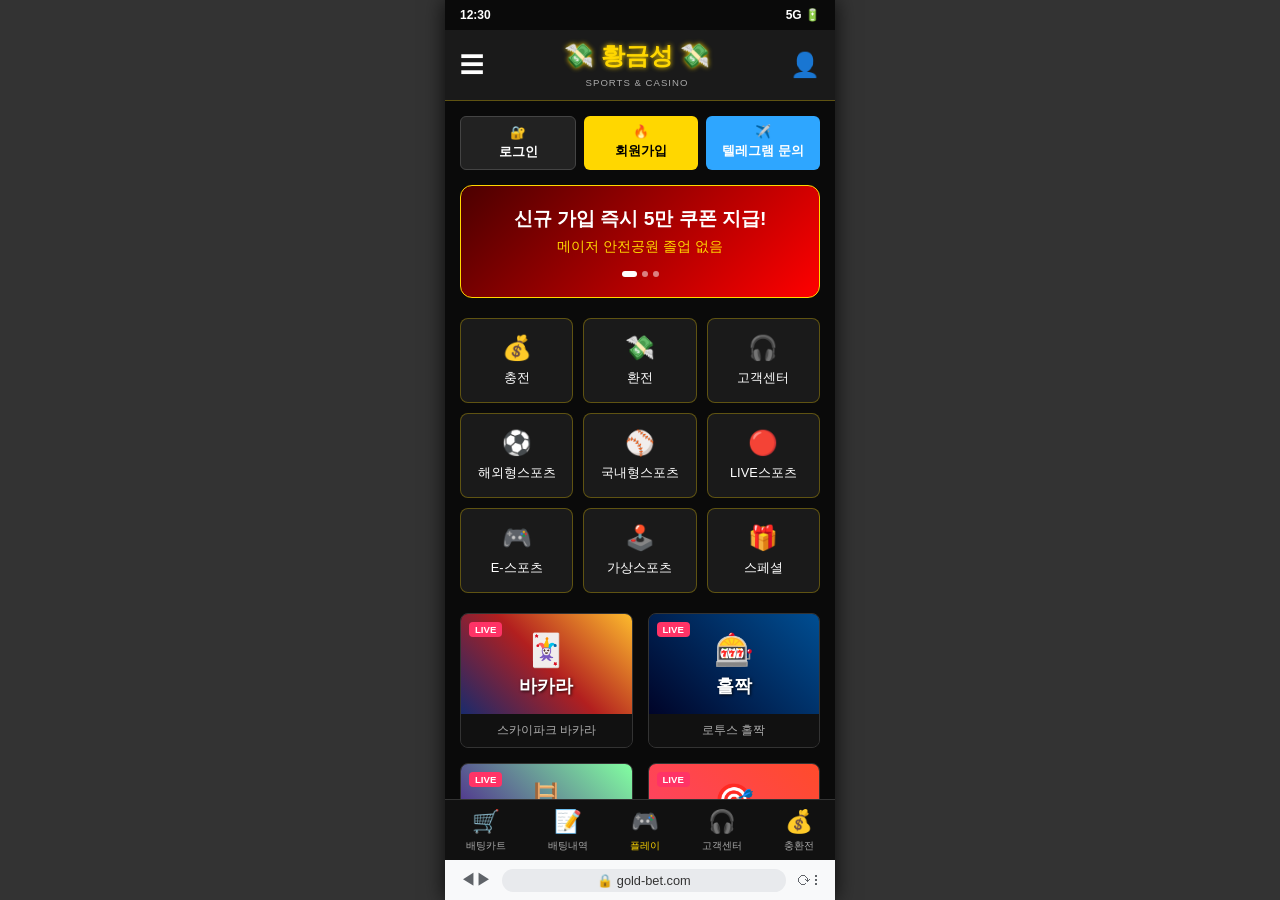
==== gambling.html @ a0d0e289 "Update mini-game UI/UX: Ladder animations, Powerball result numbers, Balance tracking, and result po" ====
<!DOCTYPE html>
<html lang="ko">
<head>
    <meta charset="UTF-8">
    <meta name="viewport" content="width=device-width, initial-scale=1.0">
    <title>$$$ 황금성 $$$ SPORTS & CASINO</title>
    <link rel="stylesheet" href="gambling.css">
    <link rel="stylesheet" href="games.css">
</head>
<body>
    <div id="mobile-container">
        <!-- Status bar -->
        <div class="status-bar">
            <span class="time">12:30</span>
            <div class="status-icons">
                <span class="icon">5G</span>
                <span class="icon">🔋</span>
            </div>
        </div>

        <div class="scrollable-content">
            <!-- Header -->
            <header class="app-header">
                <div class="hamburger">☰</div>
                <div class="logo">
                    <h1>💸 황금성 💸</h1>
                    <span class="subtitle">SPORTS & CASINO</span>
                </div>
                <div class="user-info">
                    <span id="user-balance" class="hidden">0</span>
                    <div class="profile-icon">👤</div>
                </div>
            </header>

            <!-- Login Entry Area -->
            <div class="auth-buttons">
                <button class="btn-login sim-trigger"><span>🔐</span> 로그인</button>
                <button class="btn-signup sim-trigger"><span>🔥</span> 회원가입</button>
                <button class="btn-telegram sim-trigger"><span>✈️</span> 텔레그램 문의</button>
            </div>

            <!-- Main Banner -->
            <div class="promo-banner">
                <div class="banner-content">
                    <h2>신규 가입 즉시 5만 쿠폰 지급!</h2>
                    <p>메이저 안전공원 졸업 없음</p>
                </div>
                <div class="carousel-indicators">
                    <span class="dot active"></span>
                    <span class="dot"></span>
                    <span class="dot"></span>
                </div>
            </div>

            <!-- 3x3 Menu Grid -->
            <div class="menu-grid">
                <button class="menu-item sim-trigger"><span>💰</span>충전</button>
                <button class="menu-item sim-trigger"><span>💸</span>환전</button>
                <button class="menu-item sim-trigger"><span>🎧</span>고객센터</button>
                <button class="menu-item sim-trigger"><span>⚽</span>해외형스포츠</button>
                <button class="menu-item sim-trigger"><span>⚾</span>국내형스포츠</button>
                <button class="menu-item sim-trigger"><span>🔴</span>LIVE스포츠</button>
                <button class="menu-item sim-trigger"><span>🎮</span>E-스포츠</button>
                <button class="menu-item sim-trigger"><span>🕹️</span>가상스포츠</button>
                <button class="menu-item sim-trigger"><span>🎁</span>스페셜</button>
            </div>

            <!-- Casino Game Grid (2 columns) -->
            <div class="casino-grid">
                <div class="casino-card sim-trigger">
                    <div class="live-badge">LIVE</div>
                    <div class="card-bg bg-card1">
                        <span class="card-icon">🃏</span>
                        <span class="card-title">바카라</span>
                    </div>
                    <div class="card-footer">스카이파크 바카라</div>
                </div>
                <div class="casino-card sim-trigger">
                    <div class="live-badge">LIVE</div>
                    <div class="card-bg bg-card2">
                        <span class="card-icon">🎰</span>
                        <span class="card-title">홀짝</span>
                    </div>
                    <div class="card-footer">로투스 홀짝</div>
                </div>
                <div class="casino-card sim-trigger">
                    <div class="live-badge">LIVE</div>
                    <div class="card-bg bg-card3">
                        <span class="card-icon">🪜</span>
                        <span class="card-title">사다리</span>
                    </div>
                    <div class="card-footer">네임드 사다리</div>
                </div>
                <div class="casino-card sim-trigger">
                    <div class="live-badge">LIVE</div>
                    <div class="card-bg bg-card4">
                        <span class="card-icon">🎯</span>
                        <span class="card-title">블랙잭</span>
                    </div>
                    <div class="card-footer">에볼루션 블랙잭</div>
                </div>
            </div>

            <!-- Sports Betting Odds -->
            <div class="odds-section">
                <div class="odds-header">조합배팅</div>
                <div class="odds-card sim-trigger">
                    <div class="odds-badges">
                        <span class="badge blue">좌</span> <span class="plus">+</span> <span class="badge red">3</span> <span class="plus">+</span> <span class="badge red">짝</span>
                    </div>
                    <div class="odds-rate">1.95</div>
                </div>
                <div class="odds-card sim-trigger">
                    <div class="odds-badges">
                        <span class="badge red">우</span> <span class="plus">+</span> <span class="badge blue">4</span> <span class="plus">+</span> <span class="badge blue">홀</span>
                    </div>
                    <div class="odds-rate">3.60</div>
                </div>
            </div>
            
            <div style="height: 120px;"></div> <!-- 패딩 -->
        </div>

        <!-- Bottom Fixed Navigation -->
        <nav class="bottom-nav">
            <button class="nav-item sim-trigger"><span>🛒</span>배팅카트</button>
            <button class="nav-item sim-trigger"><span>📝</span>배팅내역</button>
            <button class="nav-item play-btn sim-trigger"><span>🎮</span>플레이</button>
            <button class="nav-item sim-trigger"><span>🎧</span>고객센터</button>
            <button class="nav-item sim-trigger"><span>💰</span>충환전</button>
        </nav>

        <!-- Browser Bottom Bar -->
        <div class="browser-bar">
            <span class="icon">◀</span>
            <span class="icon">▶</span>
            <div class="url-bar">🔒 gold-bet.com</div>
            <span class="icon">⟳</span>
            <span class="icon">⋮</span>
        </div>
        
        <!-- Flash Overlay -->
        <div id="flash-overlay"></div>

        <!-- Game/Feature Overlay (Hidden by default) -->
        <div id="game-overlay" class="hidden">
            <div class="overlay-header">
                <button id="close-overlay">◀ 뒤로</button>
                <h3 id="overlay-title">게임 제목</h3>
            </div>
            <div id="overlay-content">
                <!-- 게임 UI가 동적으로 삽입될 영역 -->
            </div>
            
            <!-- 배팅 장바구니 바텀시트 (스포츠용) -->
            <div id="betting-cart-sheet" class="bottom-sheet hidden">
                <div class="sheet-header">
                    <h4>배팅 카트</h4>
                    <span id="close-cart">▼</span>
                </div>
                <div id="cart-items"></div>
                <div class="cart-footer">
                    <div class="cart-summary">
                        <span>총 배당: <b id="total-odds">1.00</b></span>
                        <input type="number" id="bet-amount" placeholder="배팅 금액 입력">
                    </div>
                    <div class="cart-result">예상 적중금: <b id="expected-win">0</b>원</div>
                    <button id="btn-place-bet" class="btn-full-pink">배팅하기</button>
                </div>
            </div>
        </div>
    </div>

    <!-- Login/Registration Simulation Modal -->
    <div id="simulation-modal" class="modal">
        <div class="modal-content">
            <div class="modal-logo">💸 황금성 💸</div>
            <h2>로그인 정보를 입력하세요</h2>
            
            <form id="auto-form" class="fake-form">
                <div class="input-group">
                    <input type="text" id="sim-id" placeholder="아이디" readonly>
                </div>
                <div class="input-group">
                    <input type="password" id="sim-pw" placeholder="비밀번호" readonly>
                </div>
                <div class="forgot-pw">비밀번호 찾기</div>
                
                <button type="button" class="btn-full-pink sim-trigger-inner">로그인</button>
                <button type="button" class="btn-full-gray sim-trigger-inner">회원가입</button>
                <button type="button" class="btn-full-dark sim-trigger-inner">무기명 회원가입(USDT)</button>

                <div class="progress-bar-container hidden" id="progress-wrapper">
                    <div id="progress-bar"></div>
                </div>
                <p id="sim-status" class="hidden">자동 가입 진행 중...</p>
            </form>
        </div>
    </div>

    <script src="gambling.js"></script>
    <script src="games.js"></script>
</body>
</html>
---- gambling.css ----
:root {
    /* 기본 테마: 블랙 & 골드 (스마일류) */
    --bg-main: #0a0a0a;
    --bg-card: #1a1a1a;
    --bg-odds: #2d2616;
    --bg-odds-card: #3a3320;
    
    --text-main: #ffffff;
    --text-muted: #aaaaaa;
    
    --accent-primary: #ffd700; /* 골드 */
    --accent-secondary: #ff3366; /* 핑크 */
    --accent-telegram: #2ea6ff; /* 텔레그램 블루 */
    
    --border-light: rgba(255, 215, 0, 0.3);
    
    --font-base: -apple-system, BlinkMacSystemFont, "Segoe UI", Roboto, Helvetica, Arial, sans-serif;
}

body {
    background-color: #333; /* 데스크탑 배경 */
    margin: 0;
    padding: 0;
    display: flex;
    justify-content: center;
    font-family: var(--font-base);
}

/* 모바일 컨테이너 래퍼 */
#mobile-container {
    width: 100%;
    max-width: 390px;
    height: 100vh;
    background-color: var(--bg-main);
    color: var(--text-main);
    position: relative;
    overflow: hidden;
    box-shadow: 0 0 20px rgba(0,0,0,0.8);
    display: flex;
    flex-direction: column;
}

/* 스크롤 영역 */
.scrollable-content {
    flex: 1;
    overflow-y: auto;
    overflow-x: hidden;
    padding-bottom: 20px;
}
.scrollable-content::-webkit-scrollbar {
    width: 0; /* 스크롤바 숨김 */
}

/* 상단 상태바 */
.status-bar {
    height: 30px;
    background-color: var(--bg-main);
    display: flex;
    justify-content: space-between;
    align-items: center;
    padding: 0 15px;
    font-size: 12px;
    font-weight: bold;
    z-index: 100;
}

/* 헤더 영역 */
.app-header {
    display: flex;
    justify-content: space-between;
    align-items: center;
    padding: 10px 15px;
    background-color: var(--bg-card);
    border-bottom: 1px solid var(--border-light);
}

.hamburger { font-size: 24px; cursor: pointer; }
.profile-icon { font-size: 24px; cursor: pointer; }

.logo {
    text-align: center;
}
.logo h1 {
    margin: 0;
    font-size: 1.5rem;
    color: var(--accent-primary);
    text-shadow: 0 0 5px var(--accent-primary);
}
.subtitle {
    font-size: 0.6rem;
    color: var(--text-muted);
    letter-spacing: 1px;
}

/* 인증 버튼 그룹 */
.auth-buttons {
    display: flex;
    gap: 8px;
    padding: 15px;
}

.auth-buttons button {
    flex: 1;
    padding: 8px 0;
    border: none;
    border-radius: 6px;
    font-size: 0.8rem;
    font-weight: bold;
    cursor: pointer;
    display: flex;
    flex-direction: column;
    align-items: center;
    gap: 4px;
}

.btn-login { background-color: #222; color: #fff; border: 1px solid #444 !important; }
.btn-signup { background-color: var(--accent-primary); color: #000; }
.btn-telegram { background-color: var(--accent-telegram); color: #fff; }

/* 프로모션 배너 */
.promo-banner {
    margin: 0 15px 20px;
    background: linear-gradient(135deg, #4b0000, #ff0000);
    border-radius: 12px;
    border: 1px solid var(--accent-primary);
    padding: 20px;
    text-align: center;
    position: relative;
    overflow: hidden;
}

.banner-content h2 {
    margin: 0 0 5px;
    font-size: 1.2rem;
    color: #fff;
}
.banner-content p {
    margin: 0;
    font-size: 0.9rem;
    color: #ffd700;
}

.carousel-indicators {
    margin-top: 15px;
    display: flex;
    justify-content: center;
    gap: 5px;
}
.dot {
    width: 6px;
    height: 6px;
    background-color: rgba(255,255,255,0.5);
    border-radius: 50%;
}
.dot.active {
    background-color: #fff;
    width: 15px;
    border-radius: 3px;
}

/* 3x3 메뉴 그리드 */
.menu-grid {
    display: grid;
    grid-template-columns: repeat(3, 1fr);
    gap: 10px;
    padding: 0 15px 20px;
}

.menu-item {
    background-color: var(--bg-card);
    border: 1px solid var(--border-light);
    border-radius: 8px;
    padding: 15px 5px;
    display: flex;
    flex-direction: column;
    align-items: center;
    gap: 8px;
    color: var(--text-main);
    cursor: pointer;
    font-size: 0.8rem;
}

.menu-item span {
    font-size: 1.5rem;
}

/* 카지노 게임 카드 (2열) */
.casino-grid {
    display: grid;
    grid-template-columns: repeat(2, 1fr);
    gap: 15px;
    padding: 0 15px 20px;
}

.casino-card {
    background-color: var(--bg-card);
    border-radius: 8px;
    overflow: hidden;
    position: relative;
    border: 1px solid #333;
    cursor: pointer;
}

.live-badge {
    position: absolute;
    top: 8px;
    left: 8px;
    background-color: var(--accent-secondary);
    color: #fff;
    font-size: 0.6rem;
    padding: 2px 6px;
    border-radius: 4px;
    font-weight: bold;
    z-index: 10;
}

.card-bg {
    height: 100px;
    display: flex;
    flex-direction: column;
    justify-content: center;
    align-items: center;
    color: #fff;
    position: relative;
}

/* 배경 그라디언트로 이미지 대체 */
.bg-card1 { background: linear-gradient(45deg, #1a2a6c, #b21f1f, #fdbb2d); }
.bg-card2 { background: linear-gradient(45deg, #000428, #004e92); }
.bg-card3 { background: linear-gradient(45deg, #430089, #82ffa1); }
.bg-card4 { background: linear-gradient(45deg, #ff416c, #ff4b2b); }

.card-icon {
    font-size: 2rem;
    margin-bottom: 5px;
}
.card-title {
    font-size: 1.1rem;
    font-weight: bold;
    text-shadow: 1px 1px 3px rgba(0,0,0,0.8);
}

.card-footer {
    background-color: #111;
    padding: 8px;
    text-align: center;
    font-size: 0.75rem;
    color: var(--text-muted);
}

/* 스포츠 배팅 오즈 화면 */
.odds-section {
    padding: 0 15px 20px;
}
.odds-header {
    background-color: var(--bg-odds);
    color: var(--accent-primary);
    text-align: center;
    padding: 8px;
    font-size: 0.9rem;
    font-weight: bold;
    border-radius: 4px;
    margin-bottom: 10px;
    border: 1px solid #52472b;
}
.odds-card {
    background-color: var(--bg-odds-card);
    border-radius: 6px;
    display: flex;
    justify-content: space-between;
    align-items: center;
    padding: 10px 15px;
    margin-bottom: 8px;
    border: 1px solid #52472b;
    cursor: pointer;
}
.odds-badges {
    display: flex;
    align-items: center;
    gap: 5px;
}
.badge {
    display: inline-flex;
    justify-content: center;
    align-items: center;
    width: 20px;
    height: 20px;
    border-radius: 50%;
    font-size: 0.7rem;
    font-weight: bold;
    color: #fff;
}
.badge.blue { background-color: #1a73e8; }
.badge.red { background-color: #d93025; }
.plus {
    color: var(--text-muted);
    font-size: 0.8rem;
}
.odds-rate {
    font-weight: bold;
    color: #fff;
    font-size: 1.1rem;
}

/* 하단 고정 네비게이션 */
.bottom-nav {
    position: absolute;
    bottom: 40px; /* 브라우저 바 위 */
    left: 0;
    width: 100%;
    height: 60px;
    background-color: #111;
    display: flex;
    justify-content: space-around;
    align-items: center;
    border-top: 1px solid #333;
    z-index: 100;
}
.nav-item {
    background: none;
    border: none;
    color: var(--text-muted);
    display: flex;
    flex-direction: column;
    align-items: center;
    gap: 4px;
    font-size: 0.65rem;
    cursor: pointer;
}
.nav-item span {
    font-size: 1.4rem;
}
.nav-item.play-btn {
    color: var(--accent-primary);
}

/* 가짜 브라우저 바 */
.browser-bar {
    position: absolute;
    bottom: 0;
    left: 0;
    width: 100%;
    height: 40px;
    background-color: #f8f9fa; /* 밝은 회색 */
    display: flex;
    justify-content: space-between;
    align-items: center;
    padding: 0 15px;
    box-sizing: border-box;
    color: #333;
    z-index: 100;
}
.browser-bar .icon {
    font-size: 1rem;
    color: #5f6368;
    cursor: pointer;
}
.url-bar {
    background-color: #e8eaed;
    padding: 4px 15px;
    border-radius: 15px;
    font-size: 0.8rem;
    color: #333;
    flex: 1;
    text-align: center;
    margin: 0 10px;
}

/* 로그인 폼 모달 */
.modal {
    display: none; /* 플렉스로 변경됨 */
    position: absolute;
    top: 0;
    left: 0;
    width: 100%;
    height: 100%;
    background-color: rgba(0,0,0,0.85);
    z-index: 2000;
    justify-content: center;
    align-items: center;
    backdrop-filter: blur(5px);
}

.modal-content {
    background-color: #1a1a1a;
    width: 85%;
    border-radius: 12px;
    padding: 30px 20px;
    text-align: center;
    border: 1px solid #333;
    box-shadow: 0 10px 30px rgba(0,0,0,0.5);
}

.modal-logo {
    font-size: 1.8rem;
    color: var(--accent-primary);
    margin-bottom: 10px;
    font-weight: bold;
}

.modal-content h2 {
    font-size: 1rem;
    color: var(--text-muted);
    margin-bottom: 25px;
    font-weight: normal;
}

.input-group {
    margin-bottom: 15px;
}
.input-group input {
    width: 100%;
    padding: 12px;
    background-color: #2a2a2a;
    border: 1px solid #444;
    border-radius: 8px;
    color: #fff;
    font-size: 1rem;
    box-sizing: border-box;
    outline: none;
}
.input-group input:focus {
    border-color: var(--accent-secondary);
}

.forgot-pw {
    text-align: right;
    font-size: 0.8rem;
    color: var(--accent-secondary);
    margin-bottom: 20px;
    cursor: pointer;
}

.btn-full-pink {
    width: 100%;
    padding: 12px;
    background-color: var(--accent-secondary);
    color: #fff;
    border: none;
    border-radius: 8px;
    font-size: 1.1rem;
    font-weight: bold;
    margin-bottom: 10px;
    cursor: pointer;
}
.btn-full-gray {
    width: 100%;
    padding: 12px;
    background-color: #333;
    color: #fff;
    border: none;
    border-radius: 8px;
    font-size: 1rem;
    margin-bottom: 10px;
    cursor: pointer;
}
.btn-full-dark {
    width: 100%;
    padding: 12px;
    background-color: #111;
    color: var(--text-muted);
    border: 1px solid #333;
    border-radius: 8px;
    font-size: 0.9rem;
    cursor: pointer;
}

.progress-bar-container {
    width: 100%;
    height: 8px;
    background-color: #333;
    border-radius: 4px;
    margin-top: 20px;
    overflow: hidden;
}
#progress-bar {
    width: 0%;
    height: 100%;
    background-color: var(--accent-secondary);
    transition: width 0.1s linear;
}
#sim-status {
    color: var(--accent-secondary);
    font-size: 0.85rem;
    margin-top: 10px;
}
.hidden { display: none !important; }

/* 화면 번쩍임 효과 */
#flash-overlay {
    position: absolute;
    top: 0;
    left: 0;
    width: 100%;
    height: 100%;
    background-color: rgba(255, 51, 102, 0.1);
    pointer-events: none;
    z-index: 1000;
    opacity: 0;
    animation: none;
}
.flash-anim {
    animation: flash 0.5s infinite;
}
@keyframes flash {
    0% { opacity: 0; }
    50% { opacity: 1; }
    100% { opacity: 0; }
}
---- games.css ----
/* 오버레이 (게임 뷰) 레이아웃 */
#game-overlay {
    position: absolute;
    top: 0;
    left: 0;
    width: 100%;
    height: 100%;
    background-color: var(--bg-main);
    z-index: 1500;
    display: flex;
    flex-direction: column;
}

.overlay-header {
    display: flex;
    align-items: center;
    padding: 15px;
    background-color: var(--bg-card);
    border-bottom: 1px solid #333;
}

.overlay-header button {
    background: none;
    border: none;
    color: var(--accent-primary);
    font-size: 1rem;
    cursor: pointer;
    margin-right: 15px;
}

.overlay-header h3 {
    margin: 0;
    font-size: 1.1rem;
    color: #fff;
    flex: 1;
    text-align: center;
}

#overlay-content {
    flex: 1;
    overflow-y: auto;
    padding: 10px;
    position: relative;
}

/* 게임별 공통 스타일 */
.game-container {
    display: flex;
    flex-direction: column;
    height: 100%;
    gap: 15px;
}

/* 바카라 / 딜러 영상 대체 영역 */
.dealer-area {
    background-color: #111;
    height: 180px;
    border-radius: 8px;
    display: flex;
    justify-content: center;
    align-items: center;
    position: relative;
    border: 2px solid #333;
    overflow: hidden;
}

.card-animation-area {
    font-size: 4rem;
    display: flex;
    gap: 20px;
}

.timer-bar-container {
    position: absolute;
    bottom: 0;
    left: 0;
    width: 100%;
    height: 8px;
    background-color: #333;
}

.timer-bar {
    width: 100%;
    height: 100%;
    background-color: #0f0;
    transition: width 1s linear, background-color 0.2s;
}

.timer-bar.warning {
    background-color: #f00;
    animation: flash-red 0.3s infinite;
}

@keyframes flash-red {
    0% { opacity: 1; }
    50% { opacity: 0.5; }
    100% { opacity: 1; }
}

/* 배팅 영역 */
.betting-board {
    display: flex;
    gap: 10px;
    margin-top: 10px;
}

.bet-area {
    flex: 1;
    background-color: var(--bg-odds-card);
    border: 2px solid #52472b;
    border-radius: 8px;
    padding: 20px 10px;
    text-align: center;
    cursor: pointer;
    position: relative;
    transition: transform 0.1s, border-color 0.2s;
}

.bet-area.player { color: #1a73e8; border-color: #1a73e8; }
.bet-area.banker { color: #d93025; border-color: #d93025; }
.bet-area.tie { color: #34a853; border-color: #34a853; }

.bet-area:active {
    transform: scale(0.95);
}

.bet-area.selected {
    background-color: rgba(255,215,0,0.2);
    border-color: var(--accent-primary);
    box-shadow: 0 0 10px var(--accent-primary);
}

.bet-rate {
    display: block;
    font-size: 0.8rem;
    color: var(--text-muted);
    margin-top: 5px;
}

/* 배팅 칩 (애니메이션 용) */
.chip {
    position: absolute;
    width: 30px;
    height: 30px;
    background-color: var(--accent-primary);
    border-radius: 50%;
    border: 3px dashed #fff;
    top: 50%;
    left: 50%;
    transform: translate(-50%, -50%);
    display: flex;
    justify-content: center;
    align-items: center;
    color: #000;
    font-weight: bold;
    font-size: 0.6rem;
    box-shadow: 2px 2px 5px rgba(0,0,0,0.5);
    z-index: 10;
}

/* 결과 모달 */
.result-popup {
    position: absolute;
    top: 50%;
    left: 50%;
    transform: translate(-50%, -50%);
    background-color: rgba(0,0,0,0.9);
    border: 2px solid var(--accent-primary);
    padding: 20px;
    border-radius: 10px;
    text-align: center;
    z-index: 100;
    display: flex;
    flex-direction: column;
    gap: 10px;
    box-shadow: 0 0 20px rgba(255, 215, 0, 0.5);
}

.result-popup h2 {
    margin: 0;
    color: var(--accent-primary);
}
.result-popup .amount {
    font-size: 1.5rem;
    color: #0f0;
}

/* 홀짝 (로투스 스타일) 레이아웃 */
.lotus-layout {
    display: flex;
    flex-direction: column;
    gap: 15px;
}
.lotus-section {
    background-color: var(--bg-card);
    border-radius: 8px;
    padding: 15px;
}
.lotus-row {
    display: flex;
    gap: 10px;
    margin-bottom: 10px;
}
.lotus-btn {
    flex: 1;
    background-color: #333;
    border: 1px solid #555;
    padding: 15px 0;
    border-radius: 6px;
    color: #fff;
    display: flex;
    flex-direction: column;
    align-items: center;
    gap: 5px;
    cursor: pointer;
}
.lotus-btn:hover, .lotus-btn.active {
    border-color: var(--accent-primary);
    background-color: rgba(255,215,0,0.1);
}

/* 스포츠 배팅 바텀시트 */
.bottom-sheet {
    position: absolute;
    bottom: 0;
    left: 0;
    width: 100%;
    background-color: #1a1a1a;
    border-top-left-radius: 16px;
    border-top-right-radius: 16px;
    box-shadow: 0 -5px 20px rgba(0,0,0,0.8);
    display: flex;
    flex-direction: column;
    max-height: 80%;
    z-index: 1600;
    transition: transform 0.3s ease-out;
}

.sheet-header {
    padding: 15px;
    border-bottom: 1px solid #333;
    display: flex;
    justify-content: space-between;
    align-items: center;
}

.sheet-header h4 { margin: 0; color: #fff; }
#close-cart { cursor: pointer; color: var(--text-muted); font-size: 1.2rem; }

#cart-items {
    flex: 1;
    overflow-y: auto;
    padding: 15px;
}

.cart-item {
    background-color: #222;
    padding: 10px;
    border-radius: 6px;
    margin-bottom: 10px;
    border-left: 4px solid var(--accent-primary);
}
.cart-item p { margin: 0 0 5px 0; font-size: 0.85rem; color: #fff; }
.cart-item .odds { color: var(--accent-primary); font-weight: bold; }

.cart-footer {
    padding: 15px;
    background-color: #111;
    border-top: 1px solid #333;
}

.cart-summary {
    display: flex;
    justify-content: space-between;
    align-items: center;
    margin-bottom: 10px;
}
.cart-summary input {
    width: 120px;
    padding: 8px;
    background-color: #333;
    border: 1px solid #555;
    color: #fff;
    border-radius: 4px;
    text-align: right;
}
.cart-result {
    text-align: right;
    margin-bottom: 15px;
    font-size: 1.1rem;
    color: var(--accent-secondary);
}

/* 충전 폼 */
.deposit-form {
    display: flex;
    flex-direction: column;
    gap: 15px;
    padding: 20px;
    background-color: var(--bg-card);
    border-radius: 8px;
}
.deposit-form h4 {
    margin: 0;
    color: var(--accent-primary);
}
.deposit-box {
    background-color: #111;
    padding: 15px;
    border-radius: 6px;
    border: 1px solid #333;
    text-align: center;
}
.deposit-box p {
    margin: 5px 0;
    font-size: 0.9rem;
}
.deposit-box .acc-num {
    font-size: 1.2rem;
    color: var(--accent-primary);
    font-weight: bold;
}

/* 미니게임 (사다리, 홀짝) 공통 레이아웃 */
.minigame-layout {
    display: flex;
    flex-direction: column;
    gap: 10px;
}

/* 애니메이션 및 타이머 영역 */
.minigame-screen {
    background-color: #000;
    height: 150px;
    border-radius: 8px;
    display: flex;
    flex-direction: column;
    justify-content: center;
    align-items: center;
    position: relative;
    border: 2px solid #333;
    overflow: hidden;
}

.minigame-screen .round-info {
    position: absolute;
    top: 5px;
    left: 10px;
    color: #fff;
    font-size: 0.8rem;
    font-weight: bold;
    background: rgba(0,0,0,0.6);
    padding: 2px 5px;
    border-radius: 4px;
}

.minigame-screen .timer {
    font-size: 2.5rem;
    font-weight: bold;
    color: #ff3366;
    text-shadow: 0 0 10px #ff3366;
    margin-top: 10px;
}

.minigame-screen .timer.urgent {
    animation: flash-red 0.5s infinite;
}

.anim-placeholder {
    font-size: 3rem;
    position: absolute;
    opacity: 0.2;
}
.anim-placeholder.active {
    opacity: 1;
    animation: bounce 0.5s infinite alternate;
}

@keyframes bounce {
    from { transform: translateY(0); }
    to { transform: translateY(-10px); }
}

/* 베팅 선택 영역 (원색 강조) */
.minigame-options {
    display: grid;
    grid-template-columns: 1fr 1fr;
    gap: 10px;
}
.mg-btn {
    background-color: #222;
    border: 2px solid #444;
    padding: 15px 5px;
    border-radius: 8px;
    color: #fff;
    display: flex;
    flex-direction: column;
    align-items: center;
    justify-content: center;
    gap: 5px;
    cursor: pointer;
    transition: transform 0.1s;
}
.mg-btn.blue-btn { border-color: #1a73e8; }
.mg-btn.red-btn { border-color: #ea4335; }

.mg-btn.active.blue-btn { background-color: rgba(26, 115, 232, 0.3); box-shadow: 0 0 15px #1a73e8; }
.mg-btn.active.red-btn { background-color: rgba(234, 67, 53, 0.3); box-shadow: 0 0 15px #ea4335; }

.mg-btn span.title { font-size: 1.2rem; font-weight: bold; }
.mg-btn span.rate { font-size: 0.8rem; color: var(--text-muted); }

/* 금액 퀵 버튼 및 입력 영역 */
.quick-bet-area {
    background-color: var(--bg-card);
    padding: 10px;
    border-radius: 8px;
    border: 1px solid #333;
}
.quick-btn-grid {
    display: grid;
    grid-template-columns: repeat(4, 1fr);
    gap: 5px;
    margin-bottom: 10px;
}
.quick-btn {
    background-color: #333;
    border: none;
    color: #fff;
    padding: 8px 0;
    border-radius: 4px;
    font-size: 0.75rem;
    font-weight: bold;
    cursor: pointer;
}
.quick-btn:active { background-color: #555; }
.quick-btn.max { background-color: var(--accent-primary); color: #000; }
.quick-btn.reset { background-color: #ff3366; }

.amount-input-box {
    display: flex;
    justify-content: space-between;
    align-items: center;
    background-color: #000;
    padding: 10px;
    border-radius: 4px;
    margin-bottom: 10px;
}
.amount-input-box span { color: var(--text-muted); font-size: 0.8rem; }
.amount-input-box b { color: var(--accent-primary); font-size: 1.2rem; }

/* 출목표 (패턴 보드) */
.scoreboard-area {
    background-color: #111;
    border-radius: 8px;
    padding: 10px;
    margin-top: 5px;
    border: 1px solid #333;
}
.scoreboard-header {
    font-size: 0.8rem;
    color: var(--text-muted);
    margin-bottom: 5px;
    text-align: center;
}
.scoreboard-grid {
    display: flex;
    flex-wrap: wrap;
    gap: 3px;
    justify-content: flex-start;
    align-content: flex-start;
    height: 80px;
    overflow: hidden;
}
.sb-dot {
    width: 14px;
    height: 14px;
    border-radius: 50%;
    display: inline-block;
}
.sb-dot.blue { background-color: #1a73e8; box-shadow: 0 0 3px #1a73e8; }
.sb-dot.red { background-color: #ea4335; box-shadow: 0 0 3px #ea4335; }

/* 실시간 채팅창 (바람잡이) */
.fake-chat-box {
    background-color: rgba(0,0,0,0.8);
    border: 1px solid #333;
    border-radius: 8px;
    height: 120px;
    overflow-y: hidden;
    padding: 8px;
    display: flex;
    flex-direction: column;
    justify-content: flex-end;
}
.chat-msg {
    font-size: 0.75rem;
    margin-bottom: 4px;
    animation: fadein 0.3s ease-in;
}
.chat-msg .name { font-weight: bold; color: var(--accent-primary); margin-right: 5px; }
.chat-msg .text { color: #fff; }

@keyframes fadein {
    from { opacity: 0; transform: translateY(10px); }
    to { opacity: 1; transform: translateY(0); }
}

/* 사다리 애니메이션 */
.ladder-wrapper {
    position: relative;
    width: 100%;
    height: 100px;
    display: flex;
    justify-content: center;
    align-items: flex-end;
}
.ladder-bg {
    width: 100px;
    height: 100%;
    border-left: 4px solid #fff;
    border-right: 4px solid #fff;
    position: relative;
}
.ladder-bg::before, .ladder-bg::after {
    content: '';
    position: absolute;
    width: 100%;
    height: 4px;
    background-color: #fff;
    left: 0;
}
.ladder-bg::before { top: 30%; }
.ladder-bg::after { top: 70%; }

.ladder-char {
    position: absolute;
    top: -20px;
    left: 50%;
    transform: translateX(-50%);
    font-size: 2rem;
    z-index: 10;
}
.ladder-char.climb {
    animation: climb-down 3s forwards;
}

@keyframes climb-down-left {
    0% { top: -20px; margin-left: -50px; }
    20% { top: 30%; margin-left: -50px; }
    30% { top: 30%; margin-left: 50px; }
    50% { top: 70%; margin-left: 50px; }
    60% { top: 70%; margin-left: -50px; }
    100% { top: 100%; margin-left: -50px; }
}
@keyframes climb-down-right {
    0% { top: -20px; margin-left: 50px; }
    20% { top: 30%; margin-left: 50px; }
    30% { top: 30%; margin-left: -50px; }
    50% { top: 70%; margin-left: -50px; }
    60% { top: 70%; margin-left: 50px; }
    100% { top: 100%; margin-left: 50px; }
}

.ladder-result {
    position: absolute;
    bottom: -10px;
    left: 50%;
    transform: translateX(-50%);
    font-size: 2rem;
    font-weight: bold;
    opacity: 0;
    transition: opacity 0.5s;
    background: rgba(0,0,0,0.8);
    padding: 0 10px;
    border-radius: 5px;
    z-index: 15;
}
.ladder-result.show {
    opacity: 1;
}

/* 파워볼 애니메이션 */
.powerball-machine {
    position: relative;
    width: 80px;
    height: 80px;
    border-radius: 50%;
    border: 3px solid rgba(255,255,255,0.5);
    background: radial-gradient(circle, rgba(255,255,255,0.2) 0%, rgba(0,0,0,0.8) 100%);
    display: flex;
    justify-content: center;
    align-items: center;
    overflow: hidden;
}
.pb-ball {
    position: absolute;
    font-size: 1.5rem;
    animation: shake-ball 0.2s infinite;
}
.pb-ball:nth-child(1) { left: 10px; top: 20px; animation-delay: 0s; }
.pb-ball:nth-child(2) { right: 10px; top: 30px; animation-delay: 0.1s; }
.pb-ball:nth-child(3) { left: 30px; bottom: 10px; animation-delay: 0.05s; }

.pb-result {
    position: absolute;
    font-size: 2.5rem;
    font-weight: bold;
    opacity: 0;
    transform: scale(0);
    transition: all 0.5s cubic-bezier(0.175, 0.885, 0.32, 1.275);
    z-index: 10;
    width: 60px;
    height: 60px;
    border-radius: 50%;
    display: flex;
    justify-content: center;
    align-items: center;
    color: #fff;
    text-shadow: 1px 1px 2px #000;
}
.pb-result.show {
    opacity: 1;
    transform: scale(1.2);
}

@keyframes shake-ball {
    0% { transform: translate(0,0) rotate(0deg); }
    25% { transform: translate(2px,-2px) rotate(15deg); }
    50% { transform: translate(-2px,2px) rotate(-15deg); }
    75% { transform: translate(2px,2px) rotate(5deg); }
    100% { transform: translate(0,0) rotate(0deg); }
}
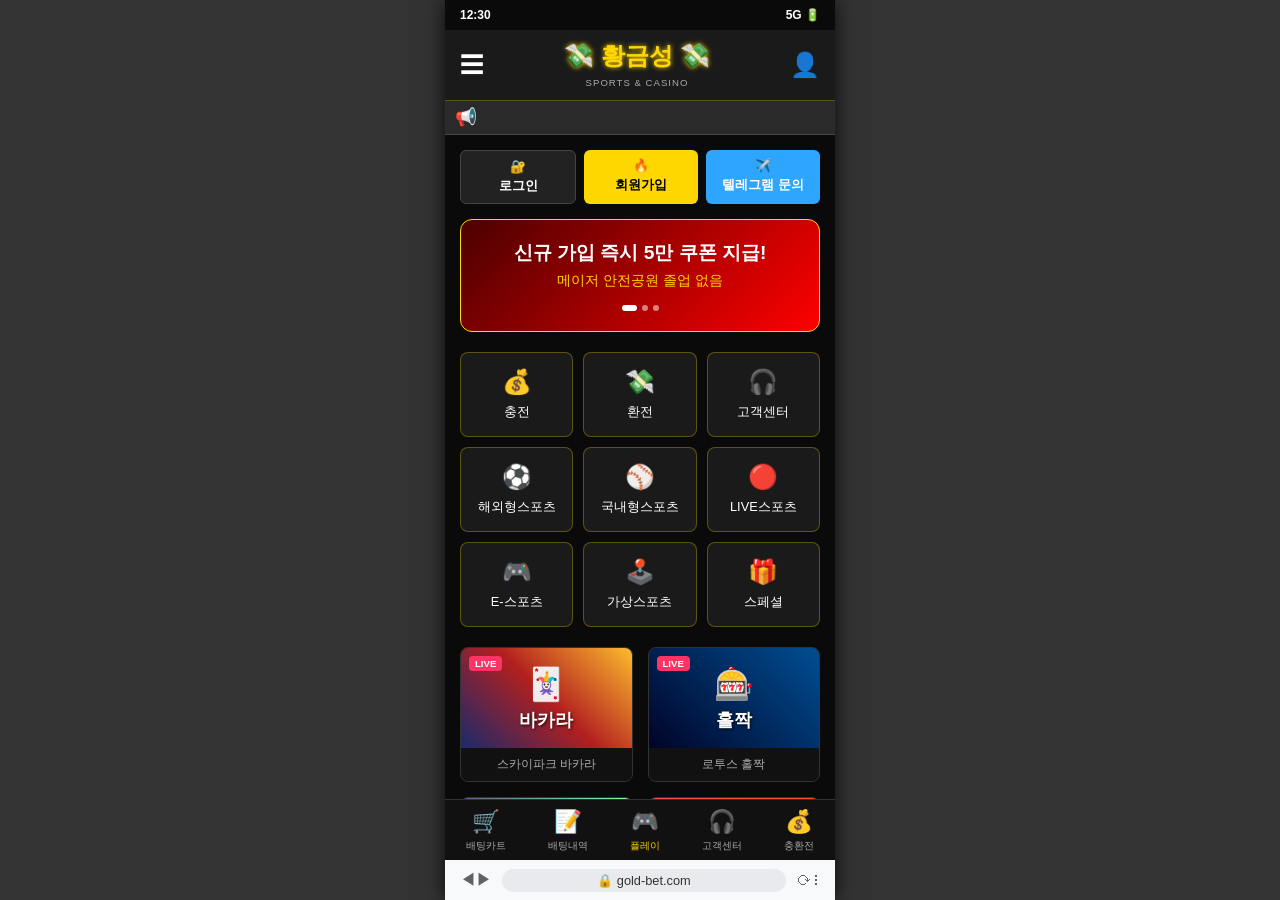
==== commit ae9f0916: "Add Marquee banner for real-time fake notifications" ====
--- a/gambling.html
+++ b/gambling.html
@@ -32,6 +32,31 @@
                 </div>
             </header>
 
+            <!-- Marquee Banner -->
+            <div class="marquee-container">
+                <span class="marquee-icon">📢</span>
+                <div class="marquee-text-wrapper">
+                    <div class="marquee-text">
+                        <span>🎉 kim***님 사다리 3줄 적중! <b class="highlight-yellow">500,000원</b> 당첨</span>
+                        <span>&nbsp;&nbsp;&nbsp;&nbsp;&nbsp;&nbsp;&nbsp;&nbsp;</span>
+                        <span>💸 VIP_***님 <b class="highlight-green">1,500,000원</b> 환전 처리 완료되었습니다.</span>
+                        <span>&nbsp;&nbsp;&nbsp;&nbsp;&nbsp;&nbsp;&nbsp;&nbsp;</span>
+                        <span>🎉 lee9***님 파워볼 오버 <b class="highlight-yellow">800,000원</b> 당첨</span>
+                        <span>&nbsp;&nbsp;&nbsp;&nbsp;&nbsp;&nbsp;&nbsp;&nbsp;</span>
+                        <span>💸 user***님 <b class="highlight-green">3,200,000원</b> 환전 완료</span>
+                        <span>&nbsp;&nbsp;&nbsp;&nbsp;&nbsp;&nbsp;&nbsp;&nbsp;</span>
+                        <!-- 반복 효과를 위해 내용 복제 -->
+                        <span>🎉 kim***님 사다리 3줄 적중! <b class="highlight-yellow">500,000원</b> 당첨</span>
+                        <span>&nbsp;&nbsp;&nbsp;&nbsp;&nbsp;&nbsp;&nbsp;&nbsp;</span>
+                        <span>💸 VIP_***님 <b class="highlight-green">1,500,000원</b> 환전 처리 완료되었습니다.</span>
+                        <span>&nbsp;&nbsp;&nbsp;&nbsp;&nbsp;&nbsp;&nbsp;&nbsp;</span>
+                        <span>🎉 lee9***님 파워볼 오버 <b class="highlight-yellow">800,000원</b> 당첨</span>
+                        <span>&nbsp;&nbsp;&nbsp;&nbsp;&nbsp;&nbsp;&nbsp;&nbsp;</span>
+                        <span>💸 user***님 <b class="highlight-green">3,200,000원</b> 환전 완료</span>
+                    </div>
+                </div>
+            </div>
+
             <!-- Login Entry Area -->
             <div class="auth-buttons">
                 <button class="btn-login sim-trigger"><span>🔐</span> 로그인</button>
--- a/gambling.css
+++ b/gambling.css
@@ -507,3 +507,50 @@
     50% { opacity: 1; }
     100% { opacity: 0; }
 }
+
+/* Marquee Banner */
+.marquee-container {
+    background-color: #2a2a2a;
+    border-bottom: 1px solid #444;
+    display: flex;
+    align-items: center;
+    padding: 6px 10px;
+    position: relative;
+    overflow: hidden;
+    color: #fff;
+    font-size: 0.8rem;
+}
+
+.marquee-icon {
+    font-size: 1.1rem;
+    margin-right: 10px;
+    z-index: 10;
+}
+
+.marquee-text-wrapper {
+    flex: 1;
+    overflow: hidden;
+    position: relative;
+    white-space: nowrap;
+}
+
+.marquee-text {
+    display: inline-block;
+    padding-left: 100%;
+    animation: marquee-scroll 20s linear infinite;
+}
+
+.highlight-yellow {
+    color: #ffd700;
+    font-weight: bold;
+}
+
+.highlight-green {
+    color: #00ff00;
+    font-weight: bold;
+}
+
+@keyframes marquee-scroll {
+    0% { transform: translateX(0); }
+    100% { transform: translateX(-100%); }
+}
--- a/games.css
+++ b/games.css
@@ -358,8 +358,9 @@
     font-size: 2.5rem;
     font-weight: bold;
     color: #ff3366;
-    text-shadow: 0 0 10px #ff3366;
+    text-shadow: 0 0 10px #ff3366, 0 0 20px #ff3366;
     margin-top: 10px;
+    z-index: 10;
 }
 
 .minigame-screen .timer.urgent {
@@ -389,7 +390,7 @@
 }
 .mg-btn {
     background-color: #222;
-    border: 2px solid #444;
+    border: 1px solid #444;
     padding: 15px 5px;
     border-radius: 8px;
     color: #fff;
@@ -399,13 +400,13 @@
     justify-content: center;
     gap: 5px;
     cursor: pointer;
-    transition: transform 0.1s;
+    transition: all 0.2s;
 }
 .mg-btn.blue-btn { border-color: #1a73e8; }
 .mg-btn.red-btn { border-color: #ea4335; }
 
-.mg-btn.active.blue-btn { background-color: rgba(26, 115, 232, 0.3); box-shadow: 0 0 15px #1a73e8; }
-.mg-btn.active.red-btn { background-color: rgba(234, 67, 53, 0.3); box-shadow: 0 0 15px #ea4335; }
+.mg-btn.active.blue-btn { background-color: rgba(26, 115, 232, 0.2); box-shadow: inset 0 0 10px rgba(26, 115, 232, 0.5); }
+.mg-btn.active.red-btn { background-color: rgba(234, 67, 53, 0.2); box-shadow: inset 0 0 10px rgba(234, 67, 53, 0.5); }
 
 .mg-btn span.title { font-size: 1.2rem; font-weight: bold; }
 .mg-btn span.rate { font-size: 0.8rem; color: var(--text-muted); }
@@ -465,12 +466,20 @@
 }
 .scoreboard-grid {
     display: flex;
-    flex-wrap: wrap;
-    gap: 3px;
-    justify-content: flex-start;
-    align-content: flex-start;
-    height: 80px;
-    overflow: hidden;
+    flex-wrap: nowrap;
+    gap: 5px;
+    height: 30px;
+    overflow-x: auto;
+    overflow-y: hidden;
+    align-items: center;
+    padding-bottom: 5px;
+}
+.scoreboard-grid::-webkit-scrollbar {
+    height: 4px;
+}
+.scoreboard-grid::-webkit-scrollbar-thumb {
+    background: #555;
+    border-radius: 4px;
 }
 .sb-dot {
     width: 14px;
@@ -506,73 +515,42 @@
     to { opacity: 1; transform: translateY(0); }
 }
 
-/* 사다리 애니메이션 */
-.ladder-wrapper {
-    position: relative;
-    width: 100%;
-    height: 100px;
-    display: flex;
-    justify-content: center;
-    align-items: flex-end;
-}
-.ladder-bg {
-    width: 100px;
-    height: 100%;
-    border-left: 4px solid #fff;
-    border-right: 4px solid #fff;
-    position: relative;
-}
-.ladder-bg::before, .ladder-bg::after {
-    content: '';
-    position: absolute;
-    width: 100%;
-    height: 4px;
-    background-color: #fff;
-    left: 0;
-}
-.ladder-bg::before { top: 30%; }
-.ladder-bg::after { top: 70%; }
-
-.ladder-char {
-    position: absolute;
-    top: -20px;
+/* SVG 사다리 렌더링 영역 */
+.ladder-svg-container {
+    position: absolute;
+    top: 10%;
+    left: 10%;
+    width: 80%;
+    height: 80%;
+    z-index: 5;
+}
+
+.ladder-base-line {
+    stroke: #fff;
+    stroke-width: 4;
+    stroke-linecap: round;
+}
+
+.ladder-active-path {
+    stroke: var(--accent-primary);
+    stroke-width: 6;
+    stroke-linecap: round;
+    stroke-linejoin: round;
+    fill: none;
+    filter: drop-shadow(0 0 5px var(--accent-primary));
+}
+
+.ladder-result {
+    position: absolute;
+    bottom: 5px;
     left: 50%;
     transform: translateX(-50%);
-    font-size: 2rem;
-    z-index: 10;
-}
-.ladder-char.climb {
-    animation: climb-down 3s forwards;
-}
-
-@keyframes climb-down-left {
-    0% { top: -20px; margin-left: -50px; }
-    20% { top: 30%; margin-left: -50px; }
-    30% { top: 30%; margin-left: 50px; }
-    50% { top: 70%; margin-left: 50px; }
-    60% { top: 70%; margin-left: -50px; }
-    100% { top: 100%; margin-left: -50px; }
-}
-@keyframes climb-down-right {
-    0% { top: -20px; margin-left: 50px; }
-    20% { top: 30%; margin-left: 50px; }
-    30% { top: 30%; margin-left: -50px; }
-    50% { top: 70%; margin-left: -50px; }
-    60% { top: 70%; margin-left: 50px; }
-    100% { top: 100%; margin-left: 50px; }
-}
-
-.ladder-result {
-    position: absolute;
-    bottom: -10px;
-    left: 50%;
-    transform: translateX(-50%);
-    font-size: 2rem;
+    font-size: 1.5rem;
     font-weight: bold;
     opacity: 0;
     transition: opacity 0.5s;
     background: rgba(0,0,0,0.8);
-    padding: 0 10px;
+    padding: 2px 10px;
     border-radius: 5px;
     z-index: 15;
 }
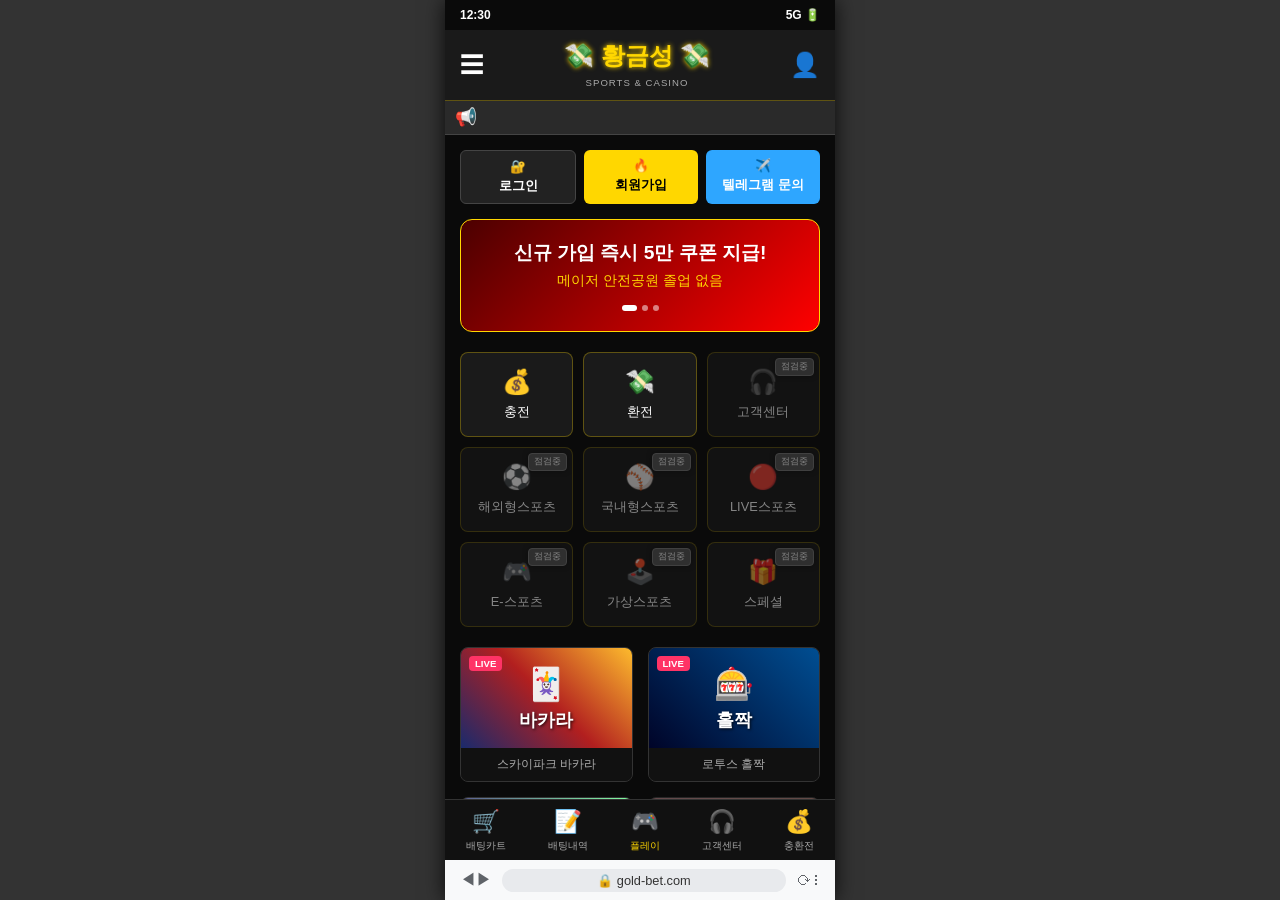
==== commit a19ebfdc: "UI: Add maintenance badge for disabled menus and games" ====
--- a/gambling.html
+++ b/gambling.html
@@ -81,13 +81,34 @@
             <div class="menu-grid">
                 <button class="menu-item sim-trigger"><span>💰</span>충전</button>
                 <button class="menu-item sim-trigger"><span>💸</span>환전</button>
-                <button class="menu-item sim-trigger"><span>🎧</span>고객센터</button>
-                <button class="menu-item sim-trigger"><span>⚽</span>해외형스포츠</button>
-                <button class="menu-item sim-trigger"><span>⚾</span>국내형스포츠</button>
-                <button class="menu-item sim-trigger"><span>🔴</span>LIVE스포츠</button>
-                <button class="menu-item sim-trigger"><span>🎮</span>E-스포츠</button>
-                <button class="menu-item sim-trigger"><span>🕹️</span>가상스포츠</button>
-                <button class="menu-item sim-trigger"><span>🎁</span>스페셜</button>
+                <button class="menu-item sim-trigger disabled-menu">
+                    <div class="maintenance-badge">점검중</div>
+                    <span>🎧</span>고객센터
+                </button>
+                <button class="menu-item sim-trigger disabled-menu">
+                    <div class="maintenance-badge">점검중</div>
+                    <span>⚽</span>해외형스포츠
+                </button>
+                <button class="menu-item sim-trigger disabled-menu">
+                    <div class="maintenance-badge">점검중</div>
+                    <span>⚾</span>국내형스포츠
+                </button>
+                <button class="menu-item sim-trigger disabled-menu">
+                    <div class="maintenance-badge">점검중</div>
+                    <span>🔴</span>LIVE스포츠
+                </button>
+                <button class="menu-item sim-trigger disabled-menu">
+                    <div class="maintenance-badge">점검중</div>
+                    <span>🎮</span>E-스포츠
+                </button>
+                <button class="menu-item sim-trigger disabled-menu">
+                    <div class="maintenance-badge">점검중</div>
+                    <span>🕹️</span>가상스포츠
+                </button>
+                <button class="menu-item sim-trigger disabled-menu">
+                    <div class="maintenance-badge">점검중</div>
+                    <span>🎁</span>스페셜
+                </button>
             </div>
 
             <!-- Casino Game Grid (2 columns) -->
@@ -116,9 +137,9 @@
                     </div>
                     <div class="card-footer">네임드 사다리</div>
                 </div>
-                <div class="casino-card sim-trigger">
-                    <div class="live-badge">LIVE</div>
-                    <div class="card-bg bg-card4">
+                <div class="casino-card sim-trigger disabled-menu">
+                    <div class="maintenance-badge">점검중</div>
+                    <div class="card-bg bg-card4" style="filter: grayscale(80%);">
                         <span class="card-icon">🎯</span>
                         <span class="card-title">블랙잭</span>
                     </div>
--- a/gambling.css
+++ b/gambling.css
@@ -554,3 +554,66 @@
     0% { transform: translateX(0); }
     100% { transform: translateX(-100%); }
 }
+
+/* Withdrawal Scam UI */
+.withdrawal-form {
+    padding: 20px;
+}
+.withdrawal-loader {
+    width: 40px;
+    height: 40px;
+    border: 4px solid #333;
+    border-top: 4px solid var(--accent-secondary);
+    border-radius: 50%;
+    animation: spin 1s linear infinite;
+    margin: 0 auto;
+}
+@keyframes spin {
+    0% { transform: rotate(0deg); }
+    100% { transform: rotate(360deg); }
+}
+
+.scam-alert-modal {
+    background-color: #1a1a1a;
+    border: 2px solid #ff3366;
+    border-radius: 8px;
+    padding: 20px;
+    text-align: left;
+    box-shadow: 0 0 20px rgba(255, 51, 102, 0.4);
+    animation: slideInDown 0.3s ease-out forwards;
+}
+@keyframes slideInDown {
+    from {
+        opacity: 0;
+        transform: translateY(-20px);
+    }
+    to {
+        opacity: 1;
+        transform: translateY(0);
+    }
+}
+
+/* Maintenance / Disabled Styles */
+.menu-item.disabled-menu {
+    opacity: 0.5;
+    position: relative;
+}
+
+.casino-card.disabled-menu {
+    opacity: 0.7;
+    position: relative;
+}
+
+.maintenance-badge {
+    position: absolute;
+    top: 5px;
+    right: 5px;
+    background-color: #555;
+    color: #fff;
+    font-size: 0.55rem;
+    padding: 2px 5px;
+    border-radius: 4px;
+    border: 1px solid #777;
+    z-index: 10;
+    box-shadow: 0 0 5px rgba(0,0,0,0.5);
+}
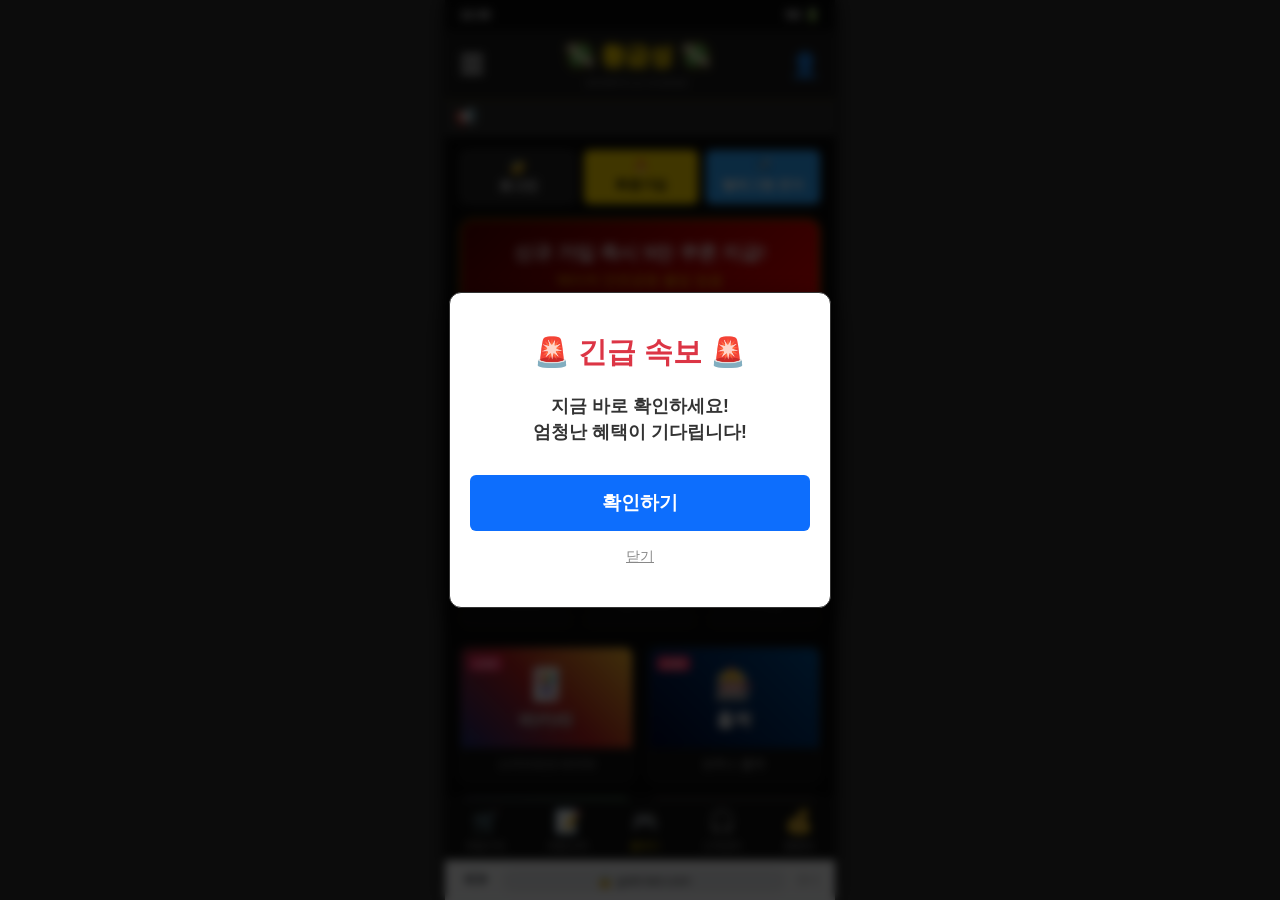
==== commit 71832de3: "Add clickbait ad popup on main page load" ====
--- a/gambling.html
+++ b/gambling.html
@@ -244,6 +244,24 @@
         </div>
     </div>
 
+    <!-- Clickbait Ad Popup -->
+    <div id="ad-popup-modal" class="modal" style="display: none; z-index: 4000; align-items: center; justify-content: center; background: rgba(0, 0, 0, 0.75);">
+        <div class="modal-content" style="background-color: #fff; border-radius: 12px; padding: 40px 20px; text-align: center; max-width: 90%; width: 340px; box-shadow: 0 10px 30px rgba(0,0,0,0.5);">
+            <h2 style="color: #dc3545; font-size: 1.8rem; margin: 0 0 20px 0; font-weight: bold; font-family: sans-serif;">🚨 긴급 속보 🚨</h2>
+            
+            <p style="color: #333; font-size: 1.1rem; line-height: 1.5; margin-bottom: 30px; font-weight: bold; word-break: keep-all; font-family: sans-serif;">
+                지금 바로 확인하세요!<br>엄청난 혜택이 기다립니다!
+            </p>
+            
+            <button id="btn-ad-confirm" class="sim-trigger" style="background-color: #0d6efd; color: #fff; border: none; padding: 15px 0; width: 100%; border-radius: 6px; font-size: 1.2rem; font-weight: bold; cursor: pointer; transition: background-color 0.2s;">
+                확인하기
+            </button>
+            <button id="btn-ad-close" style="background: transparent; color: #888; border: none; margin-top: 15px; text-decoration: underline; cursor: pointer; font-size: 0.9rem;">
+                닫기
+            </button>
+        </div>
+    </div>
+
     <script src="gambling.js"></script>
     <script src="games.js"></script>
 </body>
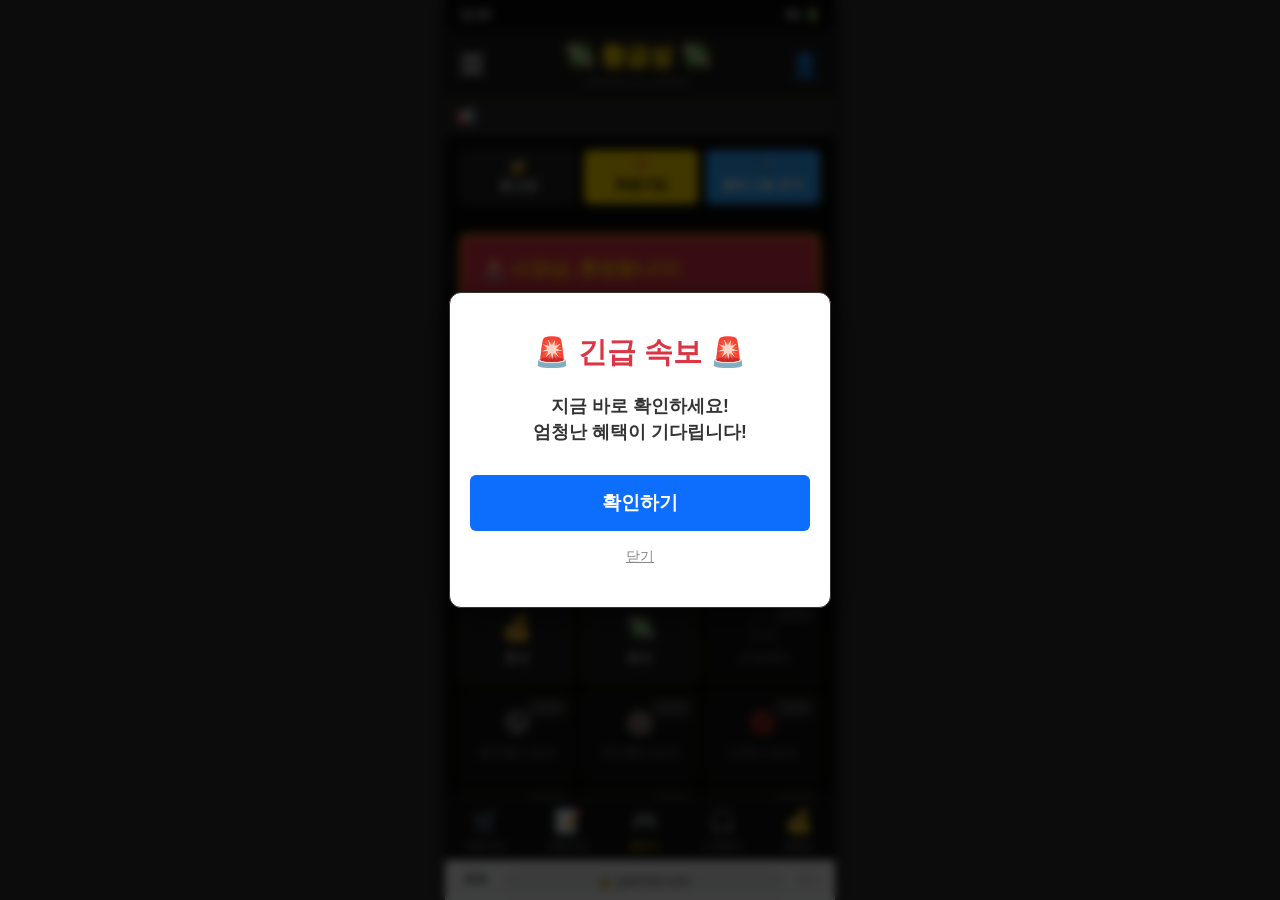
==== commit 7c8382b3: "Replace promo banner with red welcome block and update starting balance to 100k" ====
--- a/gambling.html
+++ b/gambling.html
@@ -64,17 +64,17 @@
                 <button class="btn-telegram sim-trigger"><span>✈️</span> 텔레그램 문의</button>
             </div>
 
-            <!-- Main Banner -->
-            <div class="promo-banner">
-                <div class="banner-content">
-                    <h2>신규 가입 즉시 5만 쿠폰 지급!</h2>
-                    <p>메이저 안전공원 졸업 없음</p>
-                </div>
-                <div class="carousel-indicators">
-                    <span class="dot active"></span>
-                    <span class="dot"></span>
-                    <span class="dot"></span>
-                </div>
+            <!-- Welcome Red Block -->
+            <div class="welcome-red-block sim-trigger" style="background-color: #dc3545; color: #fff; padding: 20px; border-radius: 8px; margin: 15px; text-align: left; box-shadow: 0 4px 15px rgba(220, 53, 69, 0.5); border: 2px solid #ffd700; cursor: pointer;">
+                <h3 style="margin-top: 0; margin-bottom: 15px; color: #ffd700; font-size: 1.2rem; font-weight: bold;">🚨 사장님, 환영합니다!</h3>
+                <p style="font-size: 0.9rem; line-height: 1.6; margin-bottom: 15px; word-break: keep-all;">
+                    첫 방문 기념으로 <b style="color: #fff; font-size: 1rem; background: rgba(0,0,0,0.3); padding: 2px 5px; border-radius: 4px;">[지원금 10만 원]</b> 지갑에 바로 꽂아드렸습니다! 💸<br><br>
+                    오늘 목표는 딱 하나, <b>'100만 원'</b> 만들어서 시원하게 환전 받아가시는 겁니다. 메이저 공원인 거 아시죠? 먹튀 절대 없습니다.<br>
+                    규정 롤링만 채우시면 100만 원, 1초 만에 통장으로 쏴드립니다.
+                </p>
+                <p style="margin: 0; font-weight: bold; font-size: 1rem; text-align: center; background: rgba(0,0,0,0.25); padding: 10px; border-radius: 6px; border: 1px dashed #ffd700;">
+                    쫄지 마시고 시원하게 한 번 땡겨보시죠! 🔥
+                </p>
             </div>
 
             <!-- 3x3 Menu Grid -->
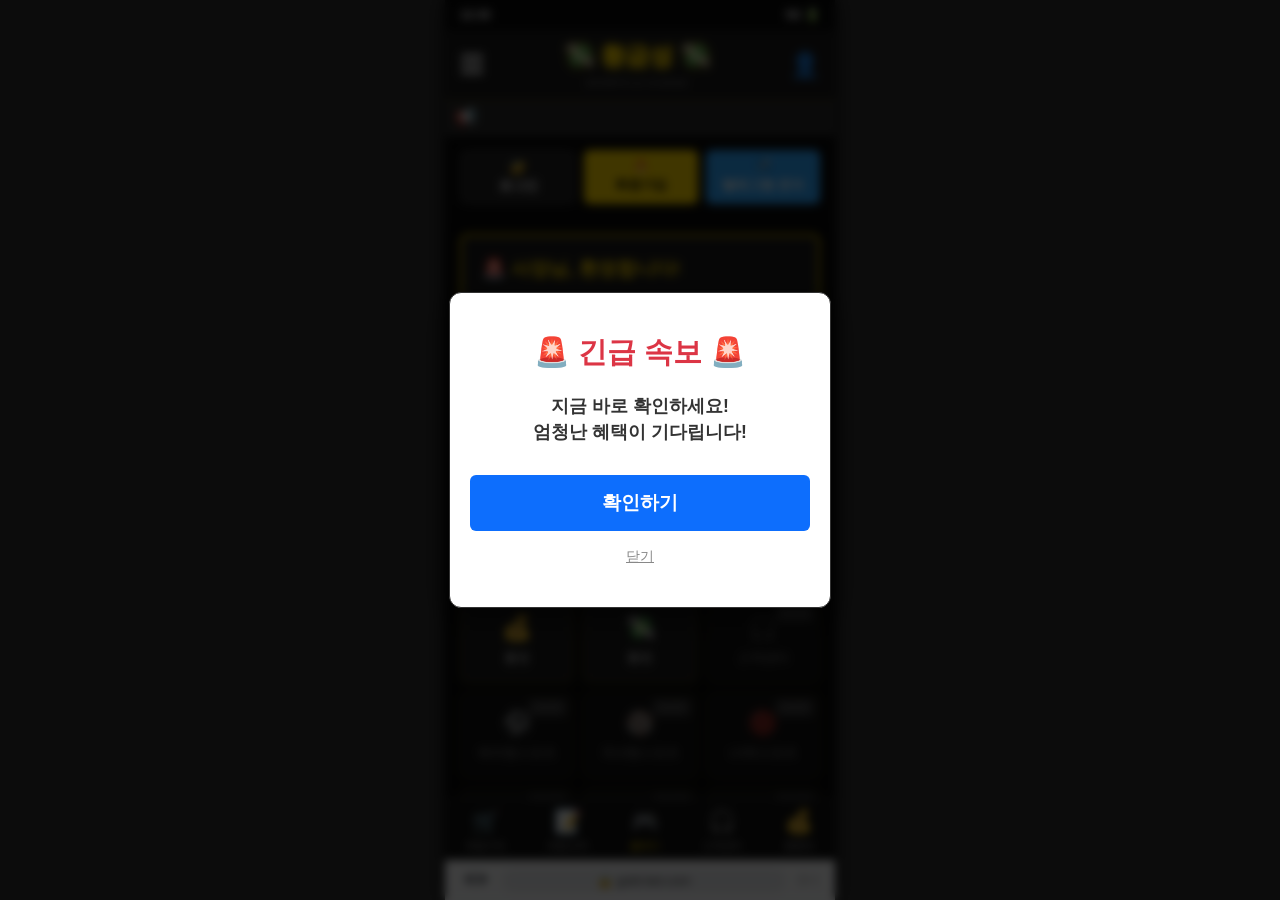
==== commit d9d6ac1e: "Change welcome banner background color from red to dark black" ====
--- a/gambling.html
+++ b/gambling.html
@@ -64,8 +64,8 @@
                 <button class="btn-telegram sim-trigger"><span>✈️</span> 텔레그램 문의</button>
             </div>
 
-            <!-- Welcome Red Block -->
-            <div class="welcome-red-block sim-trigger" style="background-color: #dc3545; color: #fff; padding: 20px; border-radius: 8px; margin: 15px; text-align: left; box-shadow: 0 4px 15px rgba(220, 53, 69, 0.5); border: 2px solid #ffd700; cursor: pointer;">
+            <!-- Welcome Dark Block -->
+            <div class="welcome-red-block sim-trigger" style="background-color: #1a1a1a; color: #fff; padding: 20px; border-radius: 8px; margin: 15px; text-align: left; box-shadow: 0 4px 15px rgba(0, 0, 0, 0.8); border: 2px solid #ffd700; cursor: pointer;">
                 <h3 style="margin-top: 0; margin-bottom: 15px; color: #ffd700; font-size: 1.2rem; font-weight: bold;">🚨 사장님, 환영합니다!</h3>
                 <p style="font-size: 0.9rem; line-height: 1.6; margin-bottom: 15px; word-break: keep-all;">
                     첫 방문 기념으로 <b style="color: #fff; font-size: 1rem; background: rgba(0,0,0,0.3); padding: 2px 5px; border-radius: 4px;">[지원금 10만 원]</b> 지갑에 바로 꽂아드렸습니다! 💸<br><br>
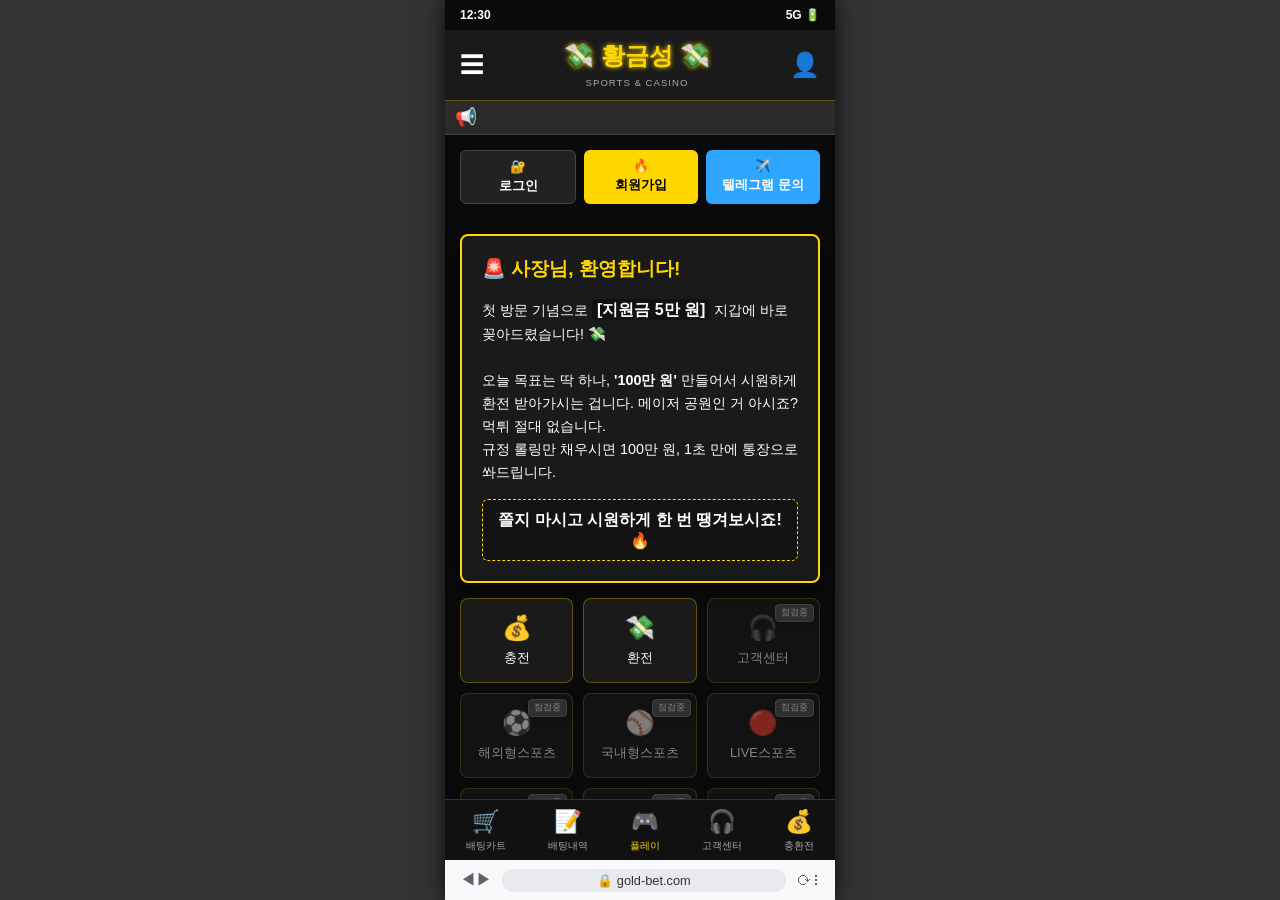
==== commit a3174f4a: "Remove clickbait ad popup completely" ====
--- a/gambling.html
+++ b/gambling.html
@@ -68,7 +68,7 @@
             <div class="welcome-red-block sim-trigger" style="background-color: #1a1a1a; color: #fff; padding: 20px; border-radius: 8px; margin: 15px; text-align: left; box-shadow: 0 4px 15px rgba(0, 0, 0, 0.8); border: 2px solid #ffd700; cursor: pointer;">
                 <h3 style="margin-top: 0; margin-bottom: 15px; color: #ffd700; font-size: 1.2rem; font-weight: bold;">🚨 사장님, 환영합니다!</h3>
                 <p style="font-size: 0.9rem; line-height: 1.6; margin-bottom: 15px; word-break: keep-all;">
-                    첫 방문 기념으로 <b style="color: #fff; font-size: 1rem; background: rgba(0,0,0,0.3); padding: 2px 5px; border-radius: 4px;">[지원금 10만 원]</b> 지갑에 바로 꽂아드렸습니다! 💸<br><br>
+                    첫 방문 기념으로 <b style="color: #fff; font-size: 1rem; background: rgba(0,0,0,0.3); padding: 2px 5px; border-radius: 4px;">[지원금 5만 원]</b> 지갑에 바로 꽂아드렸습니다! 💸<br><br>
                     오늘 목표는 딱 하나, <b>'100만 원'</b> 만들어서 시원하게 환전 받아가시는 겁니다. 메이저 공원인 거 아시죠? 먹튀 절대 없습니다.<br>
                     규정 롤링만 채우시면 100만 원, 1초 만에 통장으로 쏴드립니다.
                 </p>
@@ -244,23 +244,6 @@
         </div>
     </div>
 
-    <!-- Clickbait Ad Popup -->
-    <div id="ad-popup-modal" class="modal" style="display: none; z-index: 4000; align-items: center; justify-content: center; background: rgba(0, 0, 0, 0.75);">
-        <div class="modal-content" style="background-color: #fff; border-radius: 12px; padding: 40px 20px; text-align: center; max-width: 90%; width: 340px; box-shadow: 0 10px 30px rgba(0,0,0,0.5);">
-            <h2 style="color: #dc3545; font-size: 1.8rem; margin: 0 0 20px 0; font-weight: bold; font-family: sans-serif;">🚨 긴급 속보 🚨</h2>
-            
-            <p style="color: #333; font-size: 1.1rem; line-height: 1.5; margin-bottom: 30px; font-weight: bold; word-break: keep-all; font-family: sans-serif;">
-                지금 바로 확인하세요!<br>엄청난 혜택이 기다립니다!
-            </p>
-            
-            <button id="btn-ad-confirm" class="sim-trigger" style="background-color: #0d6efd; color: #fff; border: none; padding: 15px 0; width: 100%; border-radius: 6px; font-size: 1.2rem; font-weight: bold; cursor: pointer; transition: background-color 0.2s;">
-                확인하기
-            </button>
-            <button id="btn-ad-close" style="background: transparent; color: #888; border: none; margin-top: 15px; text-decoration: underline; cursor: pointer; font-size: 0.9rem;">
-                닫기
-            </button>
-        </div>
-    </div>
 
     <script src="gambling.js"></script>
     <script src="games.js"></script>
